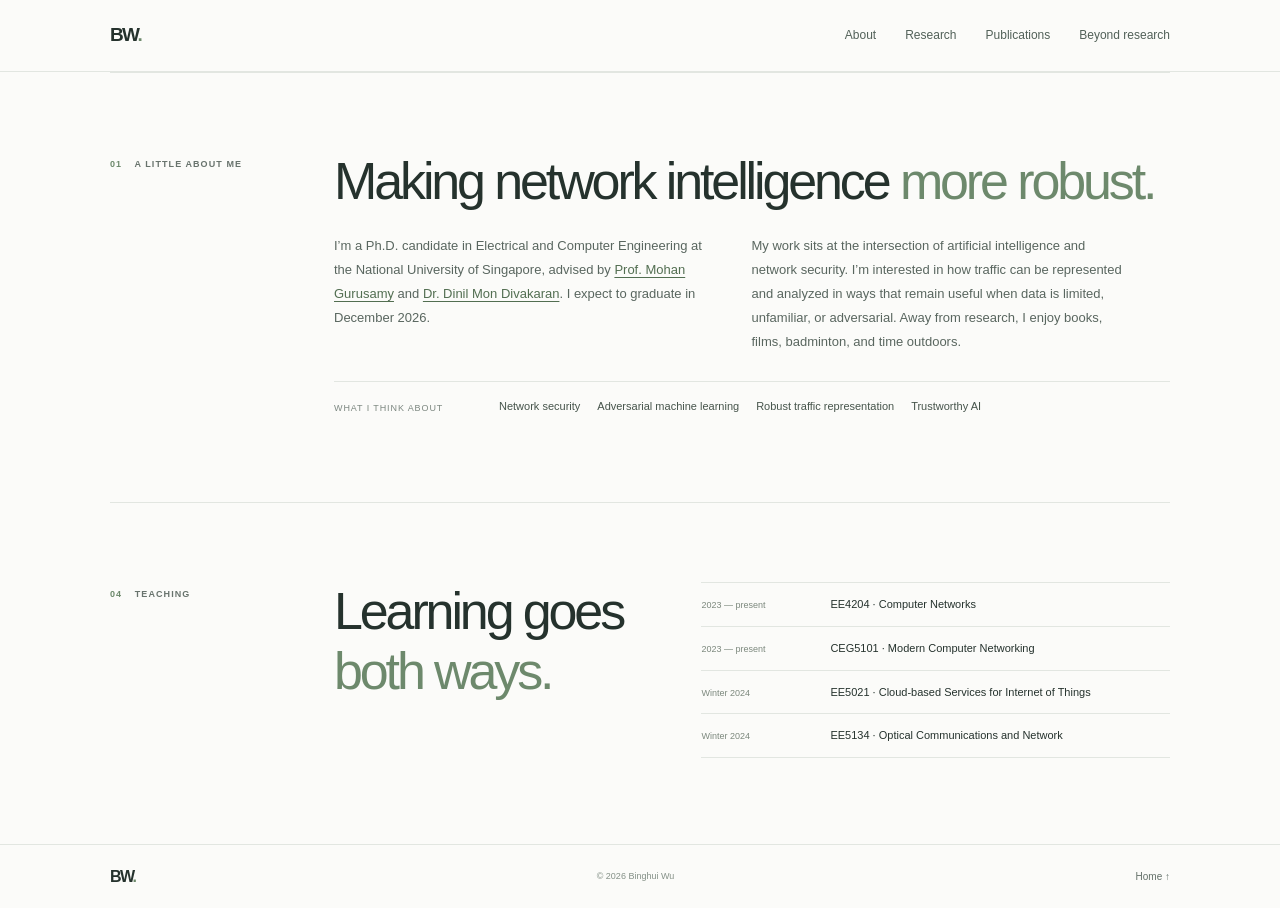
==== about.html @ ab4072c2 "Add files via upload" ====
<!doctype html>
<html lang="en">
<head>
  <meta charset="utf-8">
  <meta name="viewport" content="width=device-width, initial-scale=1">
  <meta name="description" content="Binghui Wu is a Ph.D. candidate in Electrical and Computer Engineering at the National University of Singapore, researching AI and network security.">
  <meta property="og:type" content="website">
  <meta property="og:title" content="Binghui Wu — AI & Network Security">
  <meta property="og:description" content="Ph.D. candidate at the National University of Singapore researching AI, network security, and robust traffic representation learning.">
  <meta property="og:image" content="assets/images/profile.jpg">
  <meta name="theme-color" content="#fbfbf9">
  <title>About — Binghui Wu</title>
  <link rel="icon" href="assets/images/favicon.png" type="image/png">
  <link rel="stylesheet" href="assets/css/site.css">
  <link rel="stylesheet" href="assets/css/overrides.css">
</head>
<body>
  <a class="skip-link" href="#main">Skip to content</a>
  <header class="site-header">
    <a class="wordmark" href="index.html#home" aria-label="Binghui Wu home">BW<span>.</span></a>
    <button class="menu-toggle" aria-expanded="false" aria-controls="site-nav" aria-label="Toggle navigation"><span></span><span></span></button>
    <nav id="site-nav" class="site-nav" aria-label="Main navigation">
      <a href="about.html" aria-current="page">About</a><a href="research.html">Research</a><a href="publications.html">Publications</a><a href="beyond-research.html">Beyond research</a>
    </nav>
  </header>
  <main id="main">
    <section class="intro section-wrap section-block" id="about">
          <div class="section-label"><span>01</span> A little about me</div>
          <div class="intro-content">
            <h2>Making network intelligence <em>more robust.</em></h2>
            <div class="intro-columns"><p>I’m a Ph.D. candidate in Electrical and Computer Engineering at the National University of Singapore, advised by <a href="https://cde.nus.edu.sg/ece/staff/mohan-gurusamy/">Prof. Mohan Gurusamy</a> and <a href="https://www.dinil.net/">Dr. Dinil Mon Divakaran</a>. I expect to graduate in December 2026.</p><p>My work sits at the intersection of artificial intelligence and network security. I’m interested in how traffic can be represented and analyzed in ways that remain useful when data is limited, unfamiliar, or adversarial. Away from research, I enjoy books, films, badminton, and time outdoors.</p></div>
            <div class="interest-list"><span>What I think about</span><div><b>Network security</b><b>Adversarial machine learning</b><b>Robust traffic representation</b><b>Trustworthy AI</b></div></div>
          </div>
        </section>
  
    <section class="teaching section-wrap section-block" id="teaching"><div class="section-label"><span>04</span> Teaching</div><div class="teaching-content"><h2>Learning goes<br><em>both ways.</em></h2><div class="teaching-list"><div><span>2023 — present</span><p>EE4204 · Computer Networks</p></div><div><span>2023 — present</span><p>CEG5101 · Modern Computer Networking</p></div><div><span>Winter 2024</span><p>EE5021 · Cloud-based Services for Internet of Things</p></div><div><span>Winter 2024</span><p>EE5134 · Optical Communications and Network</p></div></div></div></section>
  </main>
  <footer class="site-footer"><a class="wordmark" href="index.html#home">BW<span>.</span></a><p>© <span id="year">2026</span> Binghui Wu</p><a href="index.html#home">Home ↑</a></footer>
  <script src="assets/js/site.js" defer></script>
</body>
</html>
---- assets/css/site.css ----
:root{--paper:#fbfbf9;--ink:#25322d;--muted:#68736d;--line:#e2e6e1;--accent:#6d896c;--soft:#f0f3ef;--sans:Inter,-apple-system,BlinkMacSystemFont,"Segoe UI",Arial,sans-serif}*{box-sizing:border-box}html{scroll-behavior:smooth;scroll-padding-top:82px}body{margin:0;background:var(--paper);color:var(--ink);font:16px/1.7 var(--sans);-webkit-font-smoothing:antialiased}a{color:inherit;text-decoration:none}.skip-link{position:absolute;left:-999px;top:0;background:#fff;padding:10px;z-index:20}.skip-link:focus{left:10px}.section-wrap{width:min(1060px,calc(100% - 64px));margin-inline:auto}.site-header{height:72px;padding:0 max(32px,calc((100vw - 1060px)/2));display:flex;align-items:center;justify-content:space-between;border-bottom:1px solid var(--line);position:sticky;top:0;background:rgba(251,251,249,.96);z-index:10}.wordmark{font-size:19px;font-weight:700;letter-spacing:-1.6px}.wordmark span{color:var(--accent)}.site-nav{display:flex;align-items:center;gap:29px;font-size:12px;color:#526159}.site-nav a:hover,.text-link:hover,.social-links a:hover{color:var(--accent)}.nav-contact{border-bottom:1px solid #9eae9d;padding-bottom:2px}.nav-contact span{padding-left:5px}.menu-toggle{display:none}.hero{min-height:540px;display:grid;grid-template-columns:1fr .82fr;align-items:center;gap:60px;padding-top:64px;padding-bottom:72px}.eyebrow{text-transform:uppercase;letter-spacing:.13em;font-size:10px;font-weight:600;color:var(--muted)}.status-dot{width:6px;height:6px;background:#7b9b74;border-radius:50%;display:inline-block;margin-right:8px;vertical-align:1px}.hero h1{font-size:clamp(66px,8.2vw,100px);font-weight:600;line-height:.98;letter-spacing:-.085em;margin:28px 0 22px}.hero h1 span{color:var(--accent)}.hero-lede{font-size:20px;line-height:1.45;font-weight:500;max-width:410px;letter-spacing:-.035em;margin:0 0 13px}.hero-meta{font-size:13px;line-height:1.8;color:var(--muted);margin:0}.hero-actions{display:flex;align-items:center;gap:23px;margin-top:27px}.button{display:inline-flex;align-items:center;gap:15px;padding:11px 15px;font-size:11px;font-weight:600;border:1px solid var(--ink);transition:background .2s,color .2s}.button-dark{background:var(--ink);color:white}.button-dark:hover{background:#445b4b}.text-link{font-size:12px;font-weight:600;border-bottom:1px solid #b8c3b8;padding:7px 0}.text-link span{padding-left:6px}.hero-visual{width:100%;max-width:390px;justify-self:end}.portrait-frame{height:365px;overflow:hidden;background:#e6e9e5}.portrait-frame img{width:100%;height:100%;object-fit:cover;object-position:center 45%;display:block}.portrait-caption{font-size:10px;color:var(--muted);padding-top:9px}.section-block{padding-top:79px;padding-bottom:86px;border-top:1px solid var(--line);display:grid;grid-template-columns:190px 1fr;gap:34px}.section-label{text-transform:uppercase;letter-spacing:.12em;font-size:9px;font-weight:600;color:var(--muted);padding-top:5px}.section-label span{color:var(--accent);margin-right:9px}.intro-content h2,.research-heading h2,.pub-heading h2,.teaching-content h2,.life-heading h2,.contact h2{font-size:clamp(34px,4.4vw,52px);font-weight:500;line-height:1.15;letter-spacing:-.06em;margin:0}.intro-content h2 em,.research-heading h2 em,.pub-heading h2 em,.teaching-content h2 em,.life-heading h2 em,.contact h2 em{font-style:normal;color:var(--accent)}.intro-columns{display:grid;grid-template-columns:1fr 1fr;gap:35px;margin-top:22px;max-width:800px}.intro-columns p{font-size:13px;color:#59665f;margin:0;line-height:1.85}.intro-columns a{color:#526e51;text-decoration:underline;text-underline-offset:3px}.interest-list{border-top:1px solid var(--line);margin-top:27px;padding-top:15px;display:grid;grid-template-columns:150px 1fr;gap:15px}.interest-list>span{text-transform:uppercase;font-size:9px;letter-spacing:.1em;color:#7c8780;padding-top:4px}.interest-list div{display:flex;flex-wrap:wrap;gap:8px 17px}.interest-list b{font-size:11px;font-weight:500;color:#46544b}.research{background:var(--soft);padding-top:78px;padding-bottom:84px}.research-heading{display:flex;justify-content:space-between;gap:45px;align-items:end}.research-heading>p{max-width:330px;margin:0 0 4px;color:#637068;font-size:12px;line-height:1.8}.research-grid{display:grid;grid-template-columns:repeat(3,1fr);gap:0;margin-top:36px;border-top:1px solid #dce3dc;border-bottom:1px solid #dce3dc}.research-card{min-height:190px;position:relative;padding:19px 20px 18px 0}.research-card+.research-card{border-left:1px solid #dce3dc;padding-left:20px}.card-index{color:var(--accent);font-size:9px;letter-spacing:.08em}.card-icon{display:none}.research-card h3{font-size:15px;line-height:1.4;font-weight:600;letter-spacing:-.025em;margin:12px 0 7px}.research-card p{font-size:11px;line-height:1.75;color:#667269;margin:0;max-width:290px}.card-tag{display:block;margin-top:12px;font-size:8px;letter-spacing:.09em;text-transform:uppercase;color:#71816f}.research-note{font-size:10px;color:#758077;margin:13px 0 0}.pub-content{min-width:0}.pub-heading{display:flex;align-items:end;justify-content:space-between;margin-bottom:27px}.pub-heading .text-link{white-space:nowrap}.pub-list{border-top:1px solid var(--line)}.pub-item{display:grid;grid-template-columns:55px 1fr 17px;gap:15px;padding:18px 0;border-bottom:1px solid var(--line)}.pub-year{font-size:10px;color:var(--accent);padding-top:4px}.pub-item h3{font-size:14px;line-height:1.55;font-weight:600;letter-spacing:-.02em;margin:0 0 5px;max-width:680px}.authors,.venue{font-size:10px;line-height:1.7;color:#737e78;margin:0}.authors strong{font-weight:600;color:#3d4b44}.venue{margin-top:2px}.pub-links{display:flex;flex-wrap:wrap;gap:14px;margin-top:8px}.pub-links a{font-size:9px;font-weight:600;color:#587653}.pub-links a span{margin-left:3px}.status-pill{font-size:8px;text-transform:uppercase;letter-spacing:.07em;padding:2px 7px;color:#617d5b;background:#edf2eb;border-radius:2px}.pub-arrow{font-size:11px;color:#91a08f}.teaching-content{display:grid;grid-template-columns:.8fr 1.2fr;gap:55px;align-items:start}.teaching-list{border-top:1px solid var(--line)}.teaching-list>div{display:grid;grid-template-columns:115px 1fr;gap:14px;padding:12px 0;border-bottom:1px solid var(--line)}.teaching-list span{font-size:9px;color:#7c887d;padding-top:3px}.teaching-list p{font-size:11px;font-weight:500;margin:0}.life{background:var(--soft);padding-top:78px;padding-bottom:85px}.life-heading{display:flex;justify-content:space-between;align-items:end;gap:40px}.life-heading p{max-width:305px;font-size:11px;color:#69746c;line-height:1.8;margin:0 0 3px}.photo-grid{display:grid;grid-template-columns:1.2fr .8fr .9fr;grid-template-rows:190px 150px;gap:10px;margin-top:30px}.photo{margin:0;position:relative;overflow:hidden;background:#d8ded4}.photo-wide{grid-row:span 2}.photo-tall{grid-row:span 2}.photo img{width:100%;height:100%;object-fit:cover;display:block;filter:saturate(.88)}.photo figcaption{position:absolute;left:11px;bottom:9px;color:white;font-size:9px;text-shadow:0 1px 6px #0009}.contact{padding-top:78px;padding-bottom:60px}.contact-top{padding-bottom:33px}.contact-top h2{font-size:clamp(44px,6vw,70px);margin-top:12px}.contact-bottom{display:flex;align-items:end;justify-content:space-between;border-top:1px solid var(--line);padding-top:17px}.email-link{font-size:18px;font-weight:500;letter-spacing:-.035em}.email-link span{color:var(--accent);padding-left:5px}.social-links{display:flex;gap:17px}.social-links a,.site-footer>a:last-child{font-size:10px;color:#637069}.site-footer{border-top:1px solid var(--line);padding:18px max(32px,calc((100vw - 1060px)/2));display:flex;align-items:center;justify-content:space-between}.site-footer .wordmark{font-size:16px}.site-footer p{margin:0;color:#849087;font-size:9px}@media(max-width:800px){.section-wrap{width:calc(100% - 48px)}.site-header{padding-inline:24px}.site-nav{gap:17px;font-size:10px}.hero{min-height:480px;gap:28px}.portrait-frame{height:320px}.section-block{grid-template-columns:145px 1fr;gap:22px;padding-top:66px;padding-bottom:72px}.research-heading{gap:24px}.research-card{padding-right:14px}.research-card+.research-card{padding-left:14px}.teaching-content{gap:28px}.photo-grid{grid-template-rows:160px 130px}.site-footer{padding-inline:24px}}@media(max-width:600px){html{scroll-padding-top:64px}.section-wrap{width:calc(100% - 40px)}.site-header{height:62px;padding-inline:20px}.menu-toggle{display:flex;width:34px;height:34px;flex-direction:column;justify-content:center;gap:5px;align-items:center;background:transparent;border:1px solid #cbd4cb;border-radius:50%}.menu-toggle span{width:12px;height:1px;background:#26332e}.site-nav{display:none;position:absolute;left:0;right:0;top:61px;background:var(--paper);padding:13px 20px 18px;flex-direction:column;align-items:stretch;gap:0;border-bottom:1px solid var(--line)}.site-nav.is-open{display:flex}.site-nav a{padding:8px 0}.site-nav .nav-contact{padding:9px 0;margin-top:5px}.hero{grid-template-columns:1fr;padding-top:43px;padding-bottom:49px;gap:26px}.hero h1{font-size:clamp(70px,19vw,92px);margin:22px 0 17px}.hero-lede{font-size:18px;max-width:340px}.hero-visual{width:100%;max-width:390px;justify-self:center}.portrait-frame{height:270px}.section-block{display:block;padding-top:57px;padding-bottom:62px}.section-label{margin-bottom:21px}.intro-content h2,.research-heading h2,.pub-heading h2,.teaching-content h2,.life-heading h2{font-size:39px}.intro-columns{grid-template-columns:1fr;gap:12px;margin-top:18px}.interest-list{grid-template-columns:1fr;gap:8px;margin-top:22px}.research{padding-top:59px;padding-bottom:62px}.research-heading,.life-heading{display:block}.research-heading>p,.life-heading p{margin-top:14px}.research-grid{grid-template-columns:1fr;margin-top:24px}.research-card{min-height:0;padding:15px 0!important;border-left:0!important}.research-card+.research-card{border-top:1px solid #dce3dc}.research-card h3{margin:7px 0 4px}.research-card p{max-width:unset}.card-tag{margin-top:7px}.pub-heading{align-items:start;gap:15px;margin-bottom:20px}.pub-heading .text-link{font-size:10px;margin-top:5px}.pub-item{grid-template-columns:40px 1fr;gap:9px;padding:16px 0}.pub-arrow{display:none}.pub-item h3{font-size:13px}.pub-links{gap:10px}.teaching-content{display:block}.teaching-list{margin-top:22px}.teaching-list>div{grid-template-columns:89px 1fr;gap:8px}.life{padding-top:58px;padding-bottom:62px}.photo-grid{grid-template-columns:1fr 1fr;grid-template-rows:180px 140px 150px;margin-top:22px;gap:7px}.photo-wide{grid-row:span 2;grid-column:span 2}.photo-tall{grid-row:auto}.contact{padding-top:59px;padding-bottom:48px}.contact-top h2{font-size:51px}.contact-bottom{display:block}.email-link{font-size:16px}.social-links{flex-wrap:wrap;gap:10px 16px;margin-top:19px}.site-footer{padding:16px 20px}.site-footer p{font-size:8px}}@media(prefers-reduced-motion:reduce){html{scroll-behavior:auto}}
---- assets/css/overrides.css ----
/* Keep the restored research and personal-life headings balanced beside their summaries. */
.research-heading,.life-heading{display:grid;grid-template-columns:minmax(0,1.2fr) minmax(220px,.8fr);align-items:end;gap:clamp(28px,6vw,72px)}
.research-heading h2,.life-heading h2{max-width:620px}
.research-heading>p,.life-heading p{max-width:360px}
.research,.life{display:block;border-top:1px solid var(--line)}
.research>.section-wrap,.life>.section-wrap{width:min(1060px,calc(100% - 64px));margin-inline:auto}
.research-grid{width:100%;grid-template-columns:repeat(3,minmax(0,1fr));gap:0}
.photo-grid{width:100%;grid-template-columns:minmax(0,1.2fr) minmax(0,.8fr) minmax(0,.9fr);grid-template-rows:210px 170px;gap:14px}
.photo img{object-position:center;min-width:0}

/* A restrained standalone updates page using the same visual system as Home. */
.news-page{min-height:calc(100vh - 138px);padding-top:clamp(72px,11vw,140px);padding-bottom:100px}
.news-page h1{font-size:clamp(58px,8vw,94px);font-weight:600;line-height:1;letter-spacing:-.08em;margin:24px 0 14px}
.news-page h1 em{font-style:normal;color:var(--accent)}
.news-intro{color:var(--muted);font-size:15px;margin:0;max-width:520px}
.news-list{max-width:790px;border-top:1px solid var(--line);margin-top:58px}
.news-item{display:grid;grid-template-columns:90px 1fr;gap:24px;padding:25px 0;border-bottom:1px solid var(--line)}
.news-item time{font-size:12px;color:var(--accent);padding-top:4px}
.news-item h2{font-size:19px;line-height:1.4;font-weight:600;letter-spacing:-.03em;margin:0 0 7px}
.news-item p{font-size:13px;color:#59665f;line-height:1.8;margin:0;max-width:650px}
.news-item a{display:inline-block;margin-top:10px;font-size:11px;color:#587653;font-weight:600}
.news-home .news-content>h2{font-size:clamp(34px,4.4vw,52px);font-weight:500;line-height:1.15;letter-spacing:-.06em;margin:0 0 24px}
.news-home .news-item h3{font-size:15px;line-height:1.4;font-weight:600;letter-spacing:-.025em;margin:0 0 7px}
@media(max-width:800px){.research>.section-wrap,.life>.section-wrap{width:calc(100% - 48px)}.photo-grid{grid-template-rows:180px 145px;gap:10px}}
@media(max-width:600px){.research-heading,.life-heading{display:block}.research-heading>p,.life-heading p{margin-top:14px}.research-grid{grid-template-columns:1fr}.photo-grid{grid-template-columns:1fr 1fr;grid-template-rows:180px 140px 150px}.news-page{padding-top:58px;padding-bottom:70px}.news-list{margin-top:38px}.news-item{grid-template-columns:54px 1fr;gap:12px;padding:20px 0}.news-item h2{font-size:16px}}
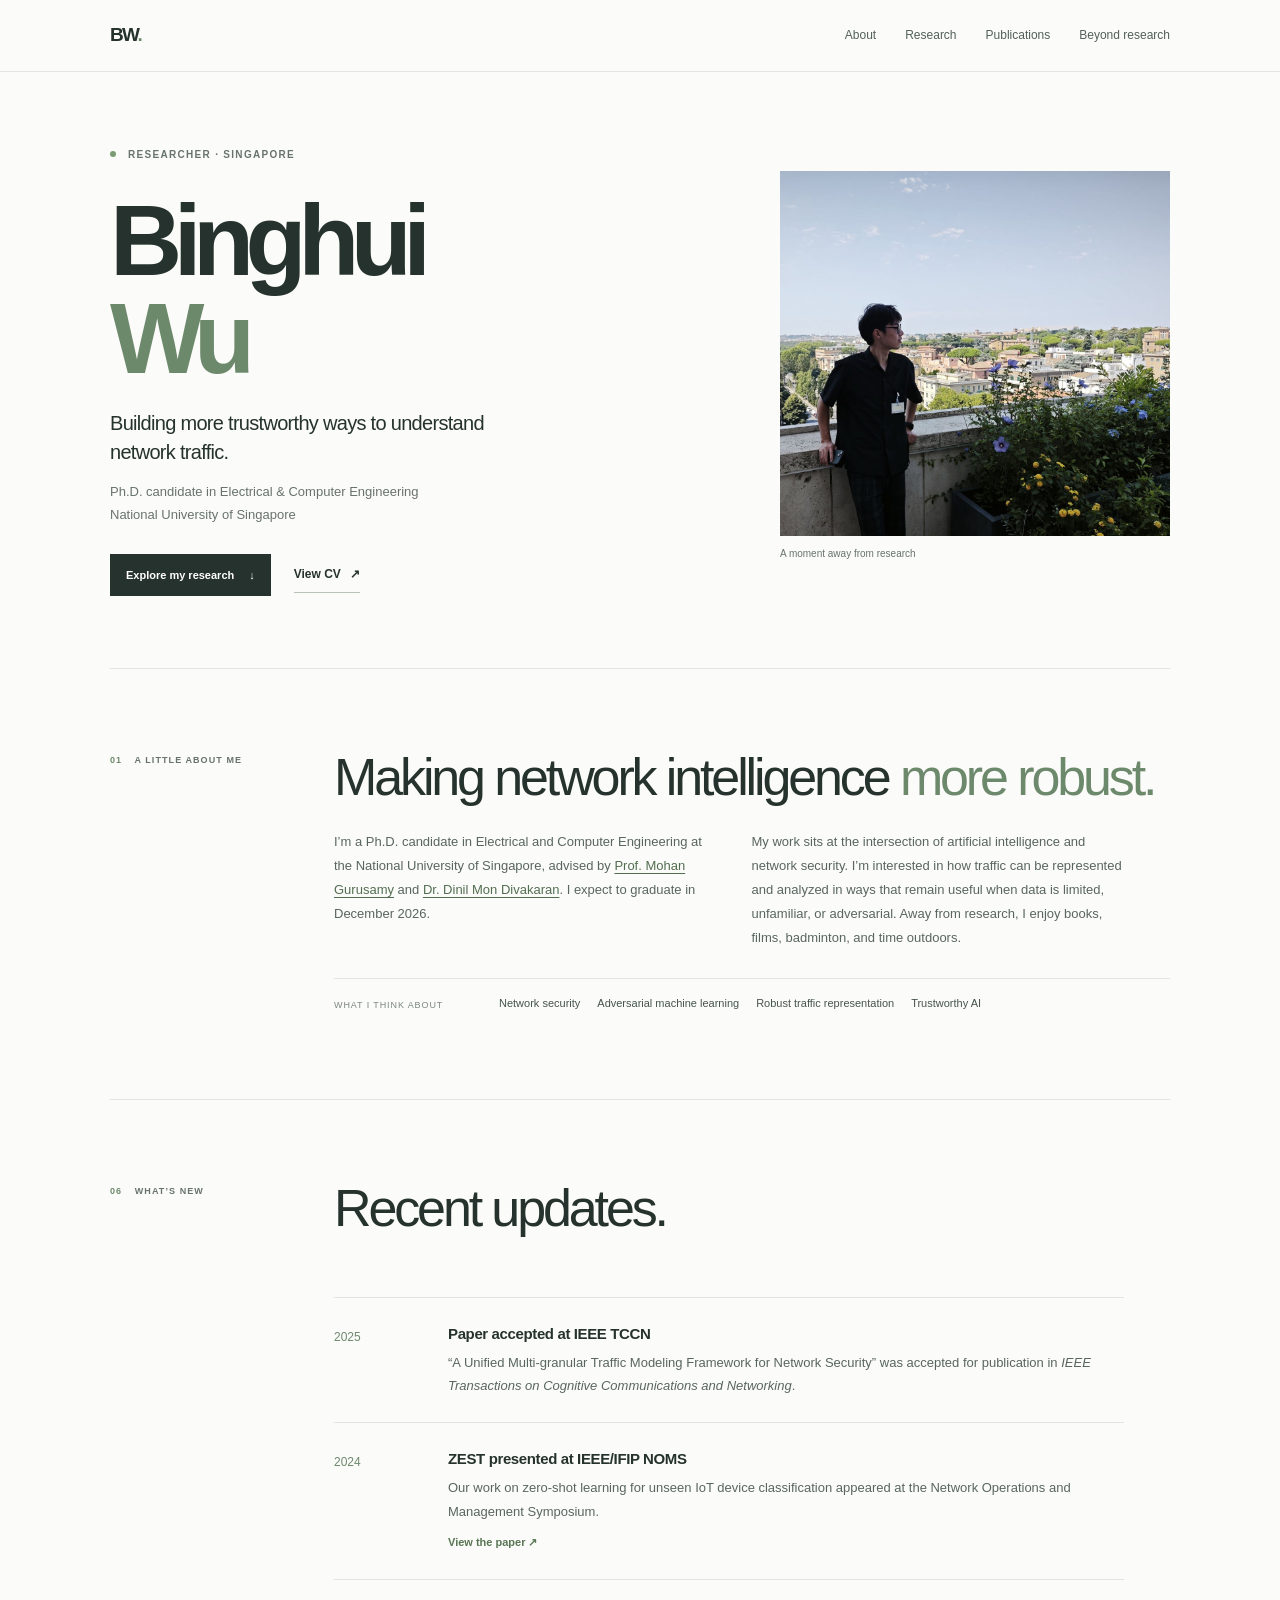
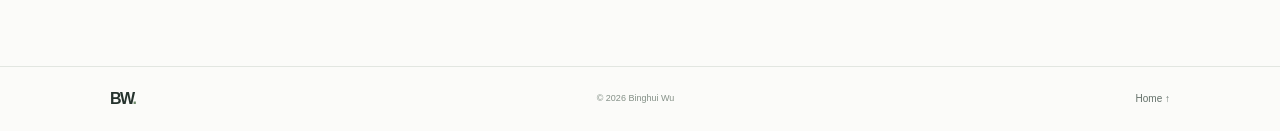
==== commit a4bfcc1f: "Add files via upload" ====
--- a/about.html
+++ b/about.html
@@ -24,6 +24,19 @@
     </nav>
   </header>
   <main id="main">
+    <section class="hero section-wrap" id="home" aria-labelledby="hero-title">
+          <div class="hero-copy">
+            <p class="eyebrow"><span class="status-dot"></span> Researcher · Singapore</p>
+            <h1 id="hero-title">Binghui<br><span>Wu</span></h1>
+            <p class="hero-lede">Building more trustworthy ways to understand network traffic.</p>
+            <p class="hero-meta">Ph.D. candidate in Electrical &amp; Computer Engineering<br>National University of Singapore</p>
+            <div class="hero-actions"><a class="button button-dark" href="research.html">Explore my research <span aria-hidden="true">↓</span></a><a class="text-link" href="assets/files/cv.pdf" target="_blank" rel="noopener">View CV <span aria-hidden="true">↗</span></a></div>
+          </div>
+          <div class="hero-visual">
+            <div class="portrait-frame"><img src="assets/images/profile.jpg" alt="Binghui Wu" fetchpriority="high"></div>
+            <div class="portrait-caption">A moment away from research</div>
+          </div>
+        </section>
     <section class="intro section-wrap section-block" id="about">
           <div class="section-label"><span>01</span> A little about me</div>
           <div class="intro-content">
@@ -32,8 +45,15 @@
             <div class="interest-list"><span>What I think about</span><div><b>Network security</b><b>Adversarial machine learning</b><b>Robust traffic representation</b><b>Trustworthy AI</b></div></div>
           </div>
         </section>
-  
-    <section class="teaching section-wrap section-block" id="teaching"><div class="section-label"><span>04</span> Teaching</div><div class="teaching-content"><h2>Learning goes<br><em>both ways.</em></h2><div class="teaching-list"><div><span>2023 — present</span><p>EE4204 · Computer Networks</p></div><div><span>2023 — present</span><p>CEG5101 · Modern Computer Networking</p></div><div><span>Winter 2024</span><p>EE5021 · Cloud-based Services for Internet of Things</p></div><div><span>Winter 2024</span><p>EE5134 · Optical Communications and Network</p></div></div></div></section>
+    <section class="news-home section-wrap section-block" id="whats-new">
+          <div class="section-label"><span>06</span> What’s New</div>
+          <div class="news-content"><h2>Recent updates.</h2>
+            <div class="news-list">
+              <article class="news-item"><time datetime="2025">2025</time><div><h3>Paper accepted at IEEE TCCN</h3><p>“A Unified Multi-granular Traffic Modeling Framework for Network Security” was accepted for publication in <i>IEEE Transactions on Cognitive Communications and Networking</i>.</p></div></article>
+              <article class="news-item"><time datetime="2024">2024</time><div><h3>ZEST presented at IEEE/IFIP NOMS</h3><p>Our work on zero-shot learning for unseen IoT device classification appeared at the Network Operations and Management Symposium.</p><a href="https://ieeexplore.ieee.org/abstract/document/10575079" target="_blank" rel="noopener">View the paper ↗</a></div></article>
+            </div>
+          </div>
+        </section>
   </main>
   <footer class="site-footer"><a class="wordmark" href="index.html#home">BW<span>.</span></a><p>© <span id="year">2026</span> Binghui Wu</p><a href="index.html#home">Home ↑</a></footer>
   <script src="assets/js/site.js" defer></script>
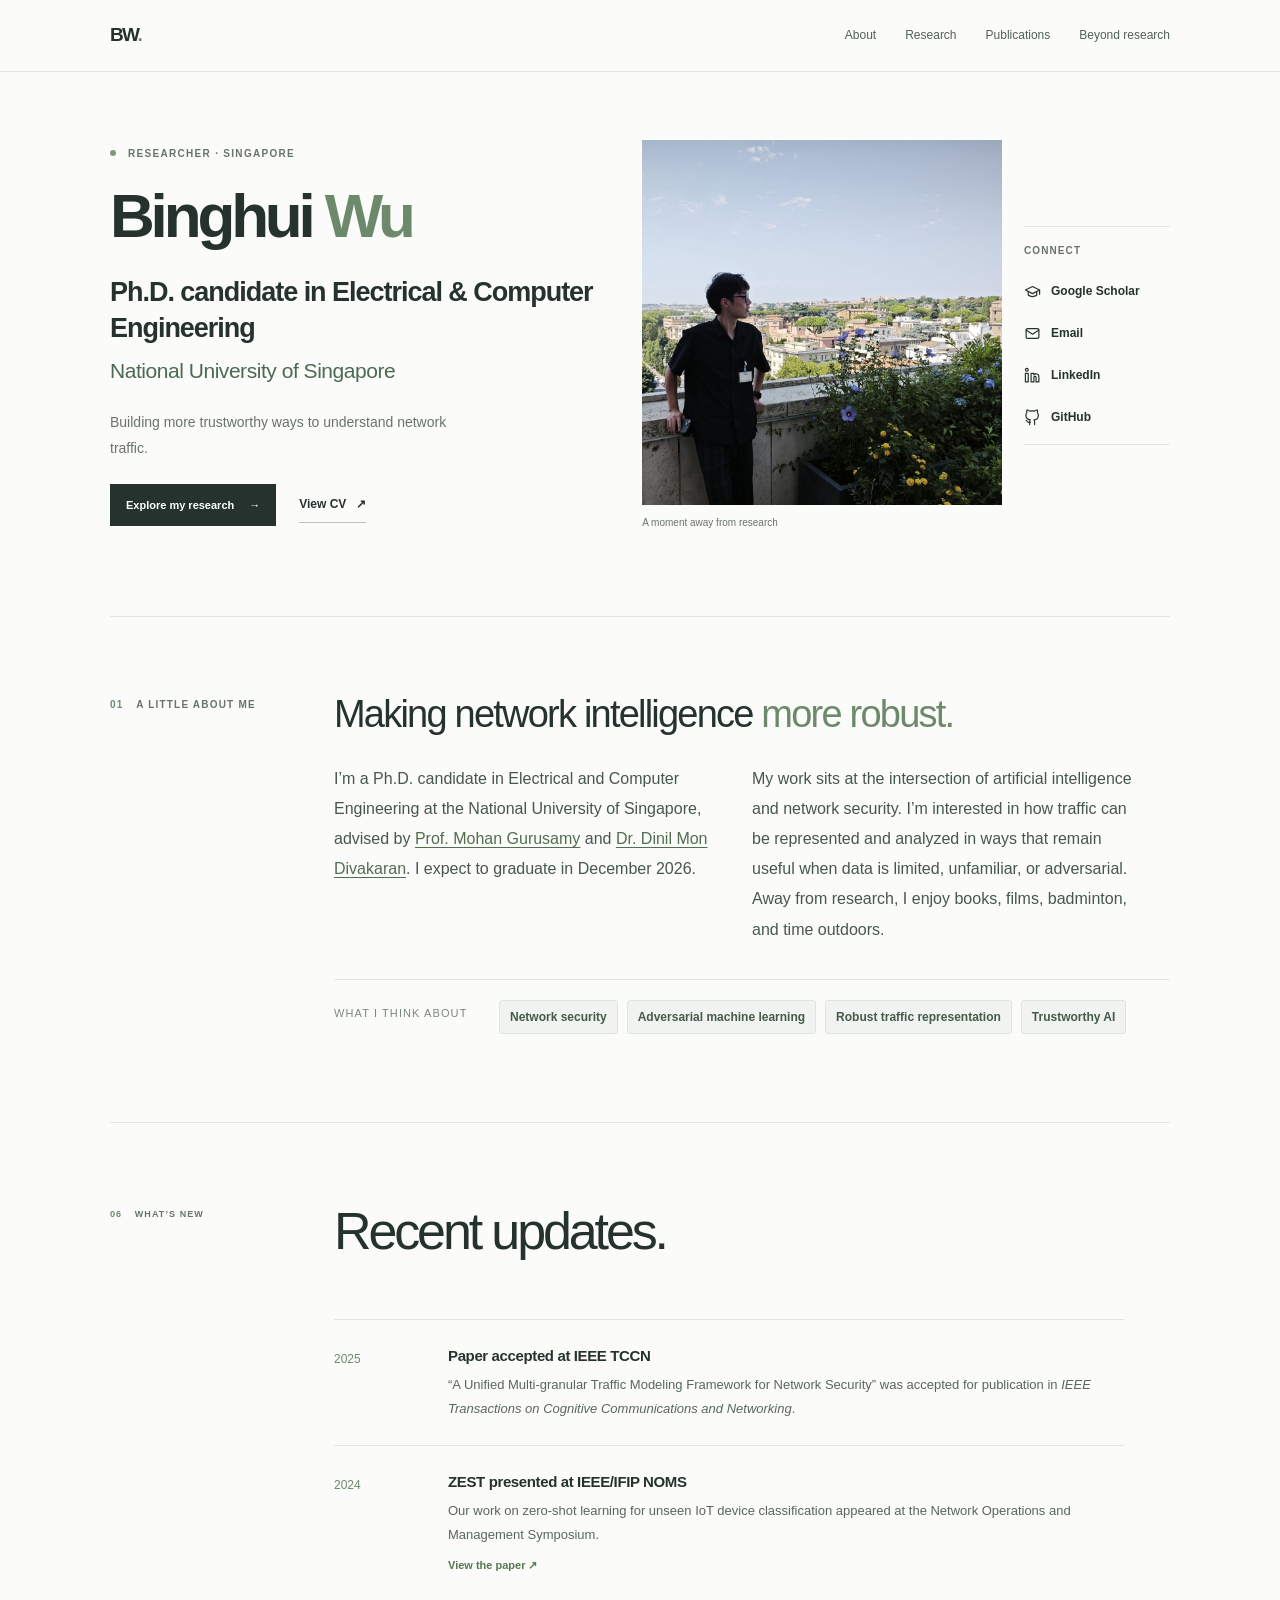
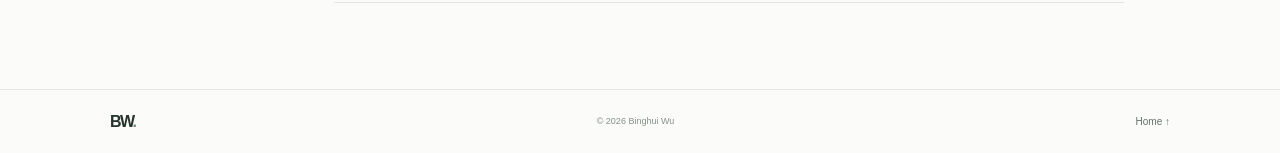
==== commit 5ce31e1e: "Add files via upload" ====
--- a/about.html
+++ b/about.html
@@ -1,61 +1,89 @@
-<!doctype html>
-<html lang="en">
-<head>
-  <meta charset="utf-8">
-  <meta name="viewport" content="width=device-width, initial-scale=1">
-  <meta name="description" content="Binghui Wu is a Ph.D. candidate in Electrical and Computer Engineering at the National University of Singapore, researching AI and network security.">
-  <meta property="og:type" content="website">
-  <meta property="og:title" content="Binghui Wu — AI & Network Security">
-  <meta property="og:description" content="Ph.D. candidate at the National University of Singapore researching AI, network security, and robust traffic representation learning.">
-  <meta property="og:image" content="assets/images/profile.jpg">
-  <meta name="theme-color" content="#fbfbf9">
-  <title>About — Binghui Wu</title>
-  <link rel="icon" href="assets/images/favicon.png" type="image/png">
-  <link rel="stylesheet" href="assets/css/site.css">
-  <link rel="stylesheet" href="assets/css/overrides.css">
-</head>
-<body>
-  <a class="skip-link" href="#main">Skip to content</a>
-  <header class="site-header">
-    <a class="wordmark" href="index.html#home" aria-label="Binghui Wu home">BW<span>.</span></a>
-    <button class="menu-toggle" aria-expanded="false" aria-controls="site-nav" aria-label="Toggle navigation"><span></span><span></span></button>
-    <nav id="site-nav" class="site-nav" aria-label="Main navigation">
-      <a href="about.html" aria-current="page">About</a><a href="research.html">Research</a><a href="publications.html">Publications</a><a href="beyond-research.html">Beyond research</a>
-    </nav>
-  </header>
-  <main id="main">
-    <section class="hero section-wrap" id="home" aria-labelledby="hero-title">
-          <div class="hero-copy">
-            <p class="eyebrow"><span class="status-dot"></span> Researcher · Singapore</p>
-            <h1 id="hero-title">Binghui<br><span>Wu</span></h1>
-            <p class="hero-lede">Building more trustworthy ways to understand network traffic.</p>
-            <p class="hero-meta">Ph.D. candidate in Electrical &amp; Computer Engineering<br>National University of Singapore</p>
-            <div class="hero-actions"><a class="button button-dark" href="research.html">Explore my research <span aria-hidden="true">↓</span></a><a class="text-link" href="assets/files/cv.pdf" target="_blank" rel="noopener">View CV <span aria-hidden="true">↗</span></a></div>
-          </div>
-          <div class="hero-visual">
-            <div class="portrait-frame"><img src="assets/images/profile.jpg" alt="Binghui Wu" fetchpriority="high"></div>
-            <div class="portrait-caption">A moment away from research</div>
-          </div>
-        </section>
-    <section class="intro section-wrap section-block" id="about">
-          <div class="section-label"><span>01</span> A little about me</div>
-          <div class="intro-content">
-            <h2>Making network intelligence <em>more robust.</em></h2>
-            <div class="intro-columns"><p>I’m a Ph.D. candidate in Electrical and Computer Engineering at the National University of Singapore, advised by <a href="https://cde.nus.edu.sg/ece/staff/mohan-gurusamy/">Prof. Mohan Gurusamy</a> and <a href="https://www.dinil.net/">Dr. Dinil Mon Divakaran</a>. I expect to graduate in December 2026.</p><p>My work sits at the intersection of artificial intelligence and network security. I’m interested in how traffic can be represented and analyzed in ways that remain useful when data is limited, unfamiliar, or adversarial. Away from research, I enjoy books, films, badminton, and time outdoors.</p></div>
-            <div class="interest-list"><span>What I think about</span><div><b>Network security</b><b>Adversarial machine learning</b><b>Robust traffic representation</b><b>Trustworthy AI</b></div></div>
-          </div>
-        </section>
-    <section class="news-home section-wrap section-block" id="whats-new">
-          <div class="section-label"><span>06</span> What’s New</div>
-          <div class="news-content"><h2>Recent updates.</h2>
-            <div class="news-list">
-              <article class="news-item"><time datetime="2025">2025</time><div><h3>Paper accepted at IEEE TCCN</h3><p>“A Unified Multi-granular Traffic Modeling Framework for Network Security” was accepted for publication in <i>IEEE Transactions on Cognitive Communications and Networking</i>.</p></div></article>
-              <article class="news-item"><time datetime="2024">2024</time><div><h3>ZEST presented at IEEE/IFIP NOMS</h3><p>Our work on zero-shot learning for unseen IoT device classification appeared at the Network Operations and Management Symposium.</p><a href="https://ieeexplore.ieee.org/abstract/document/10575079" target="_blank" rel="noopener">View the paper ↗</a></div></article>
-            </div>
-          </div>
-        </section>
-  </main>
-  <footer class="site-footer"><a class="wordmark" href="index.html#home">BW<span>.</span></a><p>© <span id="year">2026</span> Binghui Wu</p><a href="index.html#home">Home ↑</a></footer>
-  <script src="assets/js/site.js" defer></script>
-</body>
-</html>
+<!doctype html>
+<html lang="en">
+<head>
+  <meta charset="utf-8">
+  <meta name="viewport" content="width=device-width, initial-scale=1">
+  <meta name="description" content="Binghui Wu is a Ph.D. candidate in Electrical and Computer Engineering at the National University of Singapore, researching AI and network security.">
+  <meta property="og:type" content="website">
+  <meta property="og:title" content="Binghui Wu — AI & Network Security">
+  <meta property="og:description" content="Ph.D. candidate at the National University of Singapore researching AI, network security, and robust traffic representation learning.">
+  <meta property="og:image" content="assets/images/profile.jpg">
+  <meta name="theme-color" content="#fbfbf9">
+  <title>About — Binghui Wu</title>
+  <link rel="icon" href="assets/images/favicon.png" type="image/png">
+  <link rel="stylesheet" href="assets/css/site.css">
+  <link rel="stylesheet" href="assets/css/overrides.css">
+  <link rel="stylesheet" href="assets/css/about.css">
+</head>
+<body>
+  <a class="skip-link" href="#main">Skip to content</a>
+  <header class="site-header">
+    <a class="wordmark" href="index.html#home" aria-label="Binghui Wu home">BW<span>.</span></a>
+    <button class="menu-toggle" aria-expanded="false" aria-controls="site-nav" aria-label="Toggle navigation"><span></span><span></span></button>
+    <nav id="site-nav" class="site-nav" aria-label="Main navigation">
+      <a href="about.html" aria-current="page">About</a><a href="research.html">Research</a><a href="publications.html">Publications</a><a href="beyond-research.html">Beyond research</a>
+    </nav>
+  </header>
+  <main id="main">
+    <section class="hero about-hero section-wrap" id="home" aria-labelledby="hero-title">
+      <div class="hero-copy">
+        <p class="eyebrow"><span class="status-dot"></span> Researcher · Singapore</p>
+        <h1 id="hero-title">Binghui <span>Wu</span></h1>
+        <p class="about-role">Ph.D. candidate in Electrical &amp; Computer Engineering</p>
+        <p class="about-university">National University of Singapore</p>
+        <p class="about-tagline">Building more trustworthy ways to understand network traffic.</p>
+        <div class="hero-actions">
+          <a class="button button-dark" href="research.html">Explore my research <span aria-hidden="true">→</span></a>
+          <a class="text-link" href="assets/files/cv.pdf" target="_blank" rel="noopener">View CV <span aria-hidden="true">↗</span></a>
+        </div>
+      </div>
+      <div class="hero-visual about-hero-visual">
+        <div class="about-photo">
+          <div class="portrait-frame"><img src="assets/images/profile.jpg" alt="Portrait of Binghui Wu" fetchpriority="high"></div>
+          <div class="portrait-caption">A moment away from research</div>
+        </div>
+        <aside class="about-social" aria-label="Contact and online profiles">
+          <p class="about-social-heading">Connect</p>
+          <div class="about-social-links">
+            <a href="https://scholar.google.com/citations?hl=zh-CN&amp;user=BtQr_bcAAAAJ" target="_blank" rel="noopener noreferrer">
+              <svg viewBox="0 0 24 24" aria-hidden="true"><path d="m2 10 10-5 10 5-10 5-10-5Z"/><path d="M6 12v5c3 3 9 3 12 0v-5"/><path d="M22 10v6"/></svg>
+              <span>Google Scholar</span>
+            </a>
+            <a href="mailto:binghuiwu@u.nus.edu">
+              <svg viewBox="0 0 24 24" aria-hidden="true"><rect x="3" y="5" width="18" height="14" rx="2"/><path d="m3 7 9 6 9-6"/></svg>
+              <span>Email</span>
+            </a>
+            <a href="https://www.linkedin.com/in/binghui-wu-83883718a/" target="_blank" rel="noopener noreferrer">
+              <svg viewBox="0 0 24 24" aria-hidden="true"><rect x="2" y="9" width="4" height="12"/><circle cx="4" cy="4" r="2"/><path d="M10 21v-12h4v2a4 4 0 0 1 7 3v7h-4v-7a2 2 0 0 0-3 0v7Z"/></svg>
+              <span>LinkedIn</span>
+            </a>
+            <a href="https://github.com/Binghui99" target="_blank" rel="noopener noreferrer">
+              <svg viewBox="0 0 24 24" aria-hidden="true"><path d="M9 19c-4.3 1.4-4.3-2.5-6-3m12 6v-3.9a3.4 3.4 0 0 0-.9-2.65c3-.35 6.2-1.47 6.2-6.8A5.28 5.28 0 0 0 18.9 5a4.9 4.9 0 0 0-.1-3.5S17.6 1.1 15 3a13.4 13.4 0 0 0-7 0C5.4 1.1 4.2 1.5 4.2 1.5A4.9 4.9 0 0 0 4.1 5a5.28 5.28 0 0 0-1.4 3.65c0 5.3 3.2 6.45 6.2 6.8A3.4 3.4 0 0 0 8 18.1V22"/></svg>
+              <span>GitHub</span>
+            </a>
+          </div>
+        </aside>
+      </div>
+    </section>
+    <section class="intro about-intro section-wrap section-block" id="about">
+          <div class="section-label"><span>01</span> A little about me</div>
+          <div class="intro-content">
+            <h2>Making network intelligence <em>more robust.</em></h2>
+            <div class="intro-columns"><p>I’m a Ph.D. candidate in Electrical and Computer Engineering at the National University of Singapore, advised by <a href="https://cde.nus.edu.sg/ece/staff/mohan-gurusamy/">Prof. Mohan Gurusamy</a> and <a href="https://www.dinil.net/">Dr. Dinil Mon Divakaran</a>. I expect to graduate in December 2026.</p><p>My work sits at the intersection of artificial intelligence and network security. I’m interested in how traffic can be represented and analyzed in ways that remain useful when data is limited, unfamiliar, or adversarial. Away from research, I enjoy books, films, badminton, and time outdoors.</p></div>
+            <div class="interest-list"><span>What I think about</span><div><b>Network security</b><b>Adversarial machine learning</b><b>Robust traffic representation</b><b>Trustworthy AI</b></div></div>
+          </div>
+        </section>
+    <section class="news-home section-wrap section-block" id="whats-new">
+          <div class="section-label"><span>06</span> What’s New</div>
+          <div class="news-content"><h2>Recent updates.</h2>
+            <div class="news-list">
+              <article class="news-item"><time datetime="2025">2025</time><div><h3>Paper accepted at IEEE TCCN</h3><p>“A Unified Multi-granular Traffic Modeling Framework for Network Security” was accepted for publication in <i>IEEE Transactions on Cognitive Communications and Networking</i>.</p></div></article>
+              <article class="news-item"><time datetime="2024">2024</time><div><h3>ZEST presented at IEEE/IFIP NOMS</h3><p>Our work on zero-shot learning for unseen IoT device classification appeared at the Network Operations and Management Symposium.</p><a href="https://ieeexplore.ieee.org/abstract/document/10575079" target="_blank" rel="noopener">View the paper ↗</a></div></article>
+            </div>
+          </div>
+        </section>
+  </main>
+  <footer class="site-footer"><a class="wordmark" href="index.html#home">BW<span>.</span></a><p>© <span id="year">2026</span> Binghui Wu</p><a href="index.html#home">Home ↑</a></footer>
+  <script src="assets/js/site.js" defer></script>
+</body>
+</html>
--- a/assets/css/about.css
+++ b/assets/css/about.css
@@ -0,0 +1,159 @@
+/* About-page-only layout and type adjustments. Kept separate so other pages stay unchanged. */
+.about-hero {
+  grid-template-columns: minmax(0, 1fr) minmax(0, 1.08fr);
+  gap: clamp(25px, 3.4vw, 44px);
+  min-height: 515px;
+  padding-top: 68px;
+  padding-bottom: 85px;
+}
+
+.about-hero .hero-copy { min-width: 0; }
+.about-hero .hero-copy .eyebrow { margin: 0 0 22px; }
+.about-hero h1 {
+  font-size: clamp(45px, 5vw, 62px);
+  line-height: 1.04;
+  letter-spacing: -.067em;
+  margin: 0 0 26px;
+  font-weight: 600;
+  white-space: nowrap;
+}
+.about-role {
+  font-size: clamp(21px, 2.3vw, 27px);
+  font-weight: 600;
+  line-height: 1.35;
+  letter-spacing: -.038em;
+  max-width: 510px;
+  margin: 0 0 9px;
+}
+.about-university {
+  font-size: clamp(17px, 1.8vw, 21px);
+  font-weight: 500;
+  line-height: 1.45;
+  letter-spacing: -.022em;
+  color: #4b6a51;
+  margin: 0;
+}
+.about-tagline {
+  font-size: 14px;
+  line-height: 1.8;
+  color: var(--muted);
+  max-width: 360px;
+  margin: 24px 0 0;
+}
+.about-hero .hero-actions { margin-top: 23px; }
+.about-hero-visual {
+  display: grid;
+  grid-template-columns: minmax(0, 1fr) 146px;
+  gap: 22px;
+  width: 100%;
+  max-width: none;
+  align-items: center;
+  justify-self: stretch;
+}
+.about-photo { min-width: 0; }
+.about-hero-visual .portrait-frame { height: 365px; }
+.about-social {
+  min-width: 0;
+  align-self: center;
+  border-top: 1px solid var(--line);
+  border-bottom: 1px solid var(--line);
+  padding: 15px 0 8px;
+}
+.about-social-heading {
+  color: var(--muted);
+  font-size: 10px;
+  font-weight: 650;
+  text-transform: uppercase;
+  letter-spacing: .11em;
+  margin: 0 0 13px;
+}
+.about-social-links { display: grid; gap: 4px; }
+.about-social-links a {
+  display: flex;
+  align-items: center;
+  gap: 10px;
+  min-height: 38px;
+  color: var(--ink);
+  font-size: 12px;
+  font-weight: 550;
+  line-height: 1.35;
+  transition: color .2s ease;
+}
+.about-social-links a:hover,
+.about-social-links a:focus-visible { color: var(--accent); }
+.about-social-links svg {
+  flex: none;
+  width: 17px;
+  height: 17px;
+  fill: none;
+  stroke: currentColor;
+  stroke-width: 1.7;
+  stroke-linecap: round;
+  stroke-linejoin: round;
+}
+.about-social-links a:focus-visible { outline: 2px solid var(--accent); outline-offset: 3px; }
+
+/* More readable biography, with less visually dominant headings. */
+.about-intro { padding-top: 74px; padding-bottom: 88px; }
+.about-intro .section-label { font-size: 10px; }
+.about-intro .intro-content h2 {
+  font-size: clamp(30px, 3.3vw, 38px);
+  max-width: 670px;
+  line-height: 1.24;
+  letter-spacing: -.047em;
+}
+.about-intro .intro-columns { margin-top: 26px; gap: 36px; }
+.about-intro .intro-columns p {
+  font-size: 16px;
+  line-height: 1.88;
+  color: #47574c;
+}
+.about-intro .interest-list { margin-top: 34px; padding-top: 20px; }
+.about-intro .interest-list > span { font-size: 11px; }
+.about-intro .interest-list div { gap: 9px; }
+.about-intro .interest-list b {
+  font-size: 12px;
+  line-height: 1.5;
+  font-weight: 550;
+  color: #435b48;
+  background: var(--soft);
+  padding: 7px 10px;
+  border: 1px solid #dfe6de;
+  border-radius: 3px;
+}
+
+@media (max-width: 950px) {
+  .about-hero { grid-template-columns: 1fr; gap: 38px; padding-top: 60px; padding-bottom: 66px; }
+  .about-hero h1 { font-size: clamp(48px, 7vw, 62px); }
+  .about-role { font-size: clamp(22px, 3.2vw, 27px); max-width: 630px; }
+  .about-university { font-size: 20px; }
+  .about-hero-visual { max-width: 690px; grid-template-columns: minmax(0, 1fr) 165px; gap: 26px; }
+  .about-hero-visual .portrait-frame { height: 390px; }
+}
+
+@media (max-width: 600px) {
+  .about-hero { padding-top: 44px; padding-bottom: 60px; gap: 30px; }
+  .about-hero h1 { font-size: clamp(42px, 10vw, 58px); margin-bottom: 20px; }
+  .about-role { font-size: 23px; }
+  .about-university { font-size: 18px; }
+  .about-tagline { margin-top: 18px; }
+  .about-hero .hero-actions { flex-wrap: wrap; gap: 12px 23px; }
+  .about-hero-visual { grid-template-columns: minmax(0, 1fr) 135px; gap: 16px; }
+  .about-hero-visual .portrait-frame { height: 315px; }
+  .about-social-links a { font-size: 11px; gap: 7px; }
+  .about-social-links svg { width: 16px; height: 16px; }
+  .about-intro { padding-top: 58px; padding-bottom: 64px; }
+  .about-intro .intro-content h2 { font-size: 32px; }
+  .about-intro .intro-columns { gap: 19px; }
+  .about-intro .intro-columns p { font-size: 16px; }
+  .about-intro .interest-list { margin-top: 27px; }
+}
+
+@media (max-width: 450px) {
+  .about-hero-visual { grid-template-columns: 1fr; gap: 22px; }
+  .about-hero-visual .portrait-frame { height: 340px; }
+  .about-social { padding: 14px 0 12px; }
+  .about-social-links { grid-template-columns: repeat(2, minmax(0, 1fr)); gap: 5px 10px; }
+  .about-social-links a { font-size: 13px; }
+  .about-social-heading { margin-bottom: 8px; }
+}
